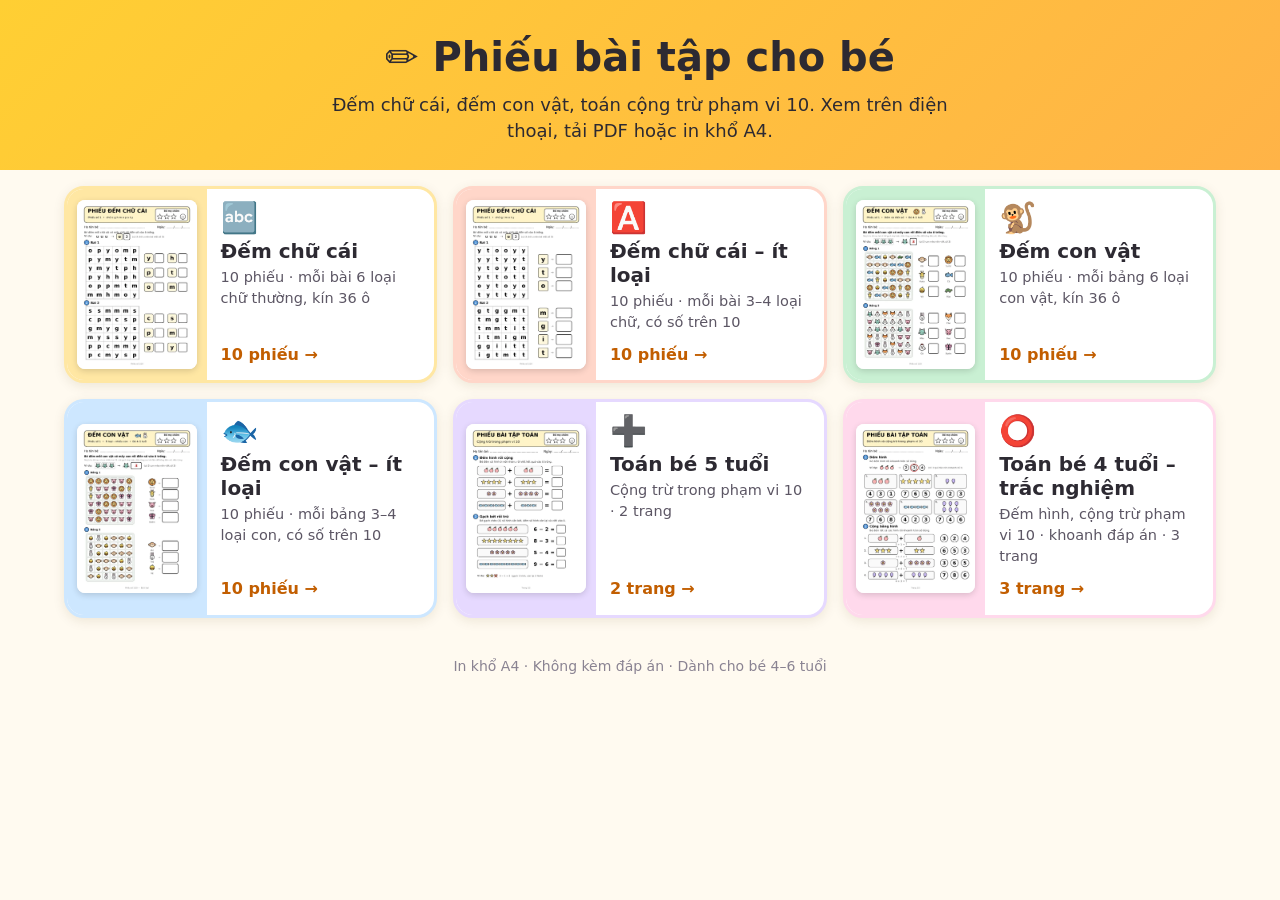
==== index.html @ 814dd16f "Trang phiếu bài tập cho bé: 6 bộ phiếu, xem và tải PDF" ====
<!doctype html>
<html lang="vi"><head><meta charset="utf-8">
<meta name="viewport" content="width=device-width, initial-scale=1, viewport-fit=cover">
<title>Phiếu bài tập cho bé – In miễn phí</title>
<meta name="description" content="Phiếu bài tập in cho bé: đếm chữ cái, đếm con vật, toán cộng trừ phạm vi 10.">
<meta name="theme-color" content="#ffcf33">
<link rel="icon" href="data:image/svg+xml,<svg xmlns=%22http://www.w3.org/2000/svg%22 viewBox=%220 0 100 100%22><text y=%22.9em%22 font-size=%2290%22>✏️</text></svg>">
<link rel="stylesheet" href="assets/style.css?v=5">
</head><body>
<header class="hero">
  <h1>✏️ Phiếu bài tập cho bé</h1>
  <p>Đếm chữ cái, đếm con vật, toán cộng trừ phạm vi 10. Xem trên điện thoại, tải PDF hoặc in khổ A4.</p>
</header>
<main class="wrap">
<section class="cats">
<a class="cat" href="dem-chu-cai/" style="--c:#ffe7a3">
  <div class="cat-img"><img src="dem-chu-cai/img/dem-chu-cai-so-01.webp" width="600" height="849" loading="lazy" decoding="async" alt=""></div>
  <div class="cat-body"><span class="em">🔤</span>
    <h2>Đếm chữ cái</h2><p>10 phiếu · mỗi bài 6 loại chữ thường, kín 36 ô</p>
    <span class="count">10 phiếu →</span></div>
</a>
<a class="cat" href="dem-chu-cai-it-loai/" style="--c:#ffd6c9">
  <div class="cat-img"><img src="dem-chu-cai-it-loai/img/dem-chu-cai-it-loai-so-01.webp" width="600" height="849" loading="lazy" decoding="async" alt=""></div>
  <div class="cat-body"><span class="em">🅰️</span>
    <h2>Đếm chữ cái – ít loại</h2><p>10 phiếu · mỗi bài 3–4 loại chữ, có số trên 10</p>
    <span class="count">10 phiếu →</span></div>
</a>
<a class="cat" href="dem-con-vat/" style="--c:#c9f0d3">
  <div class="cat-img"><img src="dem-con-vat/img/dem-con-vat-so-01.webp" width="600" height="849" loading="lazy" decoding="async" alt=""></div>
  <div class="cat-body"><span class="em">🐒</span>
    <h2>Đếm con vật</h2><p>10 phiếu · mỗi bảng 6 loại con vật, kín 36 ô</p>
    <span class="count">10 phiếu →</span></div>
</a>
<a class="cat" href="dem-con-vat-it-loai/" style="--c:#cde7ff">
  <div class="cat-img"><img src="dem-con-vat-it-loai/img/dem-con-vat-it-loai-so-01.webp" width="600" height="849" loading="lazy" decoding="async" alt=""></div>
  <div class="cat-body"><span class="em">🐟</span>
    <h2>Đếm con vật – ít loại</h2><p>10 phiếu · mỗi bảng 3–4 loại con, có số trên 10</p>
    <span class="count">10 phiếu →</span></div>
</a>
<a class="cat" href="toan-be-5-tuoi/" style="--c:#e6d9ff">
  <div class="cat-img"><img src="toan-be-5-tuoi/img/toan-be-5-tuoi-so-01.webp" width="600" height="849" loading="lazy" decoding="async" alt=""></div>
  <div class="cat-body"><span class="em">➕</span>
    <h2>Toán bé 5 tuổi</h2><p>Cộng trừ trong phạm vi 10 · 2 trang</p>
    <span class="count">2 trang →</span></div>
</a>
<a class="cat" href="toan-be-4-tuoi/" style="--c:#ffd9ec">
  <div class="cat-img"><img src="toan-be-4-tuoi/img/toan-be-4-tuoi-so-01.webp" width="600" height="849" loading="lazy" decoding="async" alt=""></div>
  <div class="cat-body"><span class="em">⭕</span>
    <h2>Toán bé 4 tuổi – trắc nghiệm</h2><p>Đếm hình, cộng trừ phạm vi 10 · khoanh đáp án · 3 trang</p>
    <span class="count">3 trang →</span></div>
</a>
</section>
</main>
<footer class="foot">In khổ A4 · Không kèm đáp án · Dành cho bé 4–6 tuổi</footer>
<script src="assets/app.js?v=5" defer></script>
</body></html>
---- assets/style.css ----
*{box-sizing:border-box}
html{-webkit-text-size-adjust:100%}
body{margin:0;font-family:system-ui,-apple-system,"Segoe UI",Roboto,"Helvetica Neue",Arial,"Noto Sans",sans-serif;
  background:#fffaf0;color:#2d2a32;line-height:1.45;font-size:17px}
a{color:inherit}
img{max-width:100%;height:auto;display:block}
.wrap{max-width:1180px;margin:0 auto;padding:16px max(14px,env(safe-area-inset-left)) 28px}
.hero{background:linear-gradient(135deg,#ffcf33,#ffb347);padding:28px 18px 26px;text-align:center}
.hero h1{margin:0 0 6px;font-size:clamp(26px,6vw,40px)}
.hero p{margin:0 auto;max-width:640px;font-size:clamp(15px,3.6vw,18px)}
.cats{display:grid;gap:16px;grid-template-columns:1fr}
@media(min-width:600px){.cats{grid-template-columns:1fr 1fr}}
@media(min-width:1000px){.cats{grid-template-columns:1fr 1fr 1fr}}
.cat{display:flex;gap:14px;align-items:stretch;text-decoration:none;background:#fff;border-radius:20px;
  box-shadow:0 3px 12px rgba(80,60,0,.10);overflow:hidden;border:3px solid var(--c);transition:transform .15s}
.cat:active{transform:scale(.98)}
@media(hover:hover){.cat:hover{transform:translateY(-3px)}}
.cat-img{flex:0 0 38%;background:var(--c);padding:10px;display:flex;align-items:center}
.cat-img img{border-radius:8px;box-shadow:0 2px 6px rgba(0,0,0,.15);background:#fff}
.cat-body{padding:14px 14px 14px 0;display:flex;flex-direction:column;gap:4px}
.cat-body .em{font-size:30px;line-height:1}
.cat-body h2{margin:2px 0 0;font-size:20px;line-height:1.2}
.cat-body p{margin:0;font-size:14.5px;color:#5c5664}
.count{margin-top:auto;font-weight:700;color:#c25e00;font-size:16px;padding-top:6px}
.top{background:var(--c);padding:14px 16px 20px;text-align:center}
.top h1{margin:8px 0 4px;font-size:clamp(23px,5.5vw,34px)}
.top .sub{margin:0 0 14px;color:#4a4450}
.back{display:inline-block;text-decoration:none;font-weight:700;background:rgba(255,255,255,.7);
  padding:10px 16px;border-radius:999px;float:left;font-size:15px}
.top::after{content:"";display:block;clear:both}
.top h1{clear:both;padding-top:6px}
.hint{margin:4px 0 16px;color:#5c5664;font-size:15px;text-align:center}
.grid{display:grid;gap:16px;grid-template-columns:1fr 1fr}
@media(min-width:900px){.grid{grid-template-columns:repeat(3,1fr)}}
@media(min-width:1200px){.grid{grid-template-columns:repeat(4,1fr)}}
@media(max-width:359px){.grid{grid-template-columns:1fr}}
.sheet{background:#fff;border-radius:16px;box-shadow:0 2px 10px rgba(80,60,0,.10);overflow:hidden;display:flex;flex-direction:column}
.thumb{position:relative;display:block;background:#f3efe6;padding:8px}
.thumb img{border-radius:6px;background:#fff;box-shadow:0 1px 4px rgba(0,0,0,.12)}
.num{position:absolute;bottom:12px;right:12px;background:#ff8a00;color:#fff;font-weight:800;border-radius:999px;
  min-width:34px;height:34px;display:flex;align-items:center;justify-content:center;font-size:17px;box-shadow:0 1px 4px rgba(0,0,0,.25)}
.sheet-body{padding:10px 10px 12px;display:flex;flex-direction:column;gap:8px;flex:1}
.sheet-body h3{margin:0;font-size:17px;text-align:center}
.btns{display:grid;grid-template-columns:repeat(auto-fit,minmax(128px,1fr));gap:8px;margin-top:auto}
.btn-print{grid-column:1/-1}
.btn{display:flex;align-items:center;justify-content:center;gap:6px;min-height:48px;padding:10px 12px;border-radius:12px;
  text-decoration:none;font-weight:700;font-size:16px;white-space:nowrap;border:0;cursor:pointer;-webkit-tap-highlight-color:transparent}
.btn:active{transform:scale(.97)}
.btn-view{background:#fff3c4;color:#6b4d00}
.btn-dl{background:#2e9c5a;color:#fff}
.btn-print{background:#eef0f4;color:#333}
.btn-all{display:inline-flex;background:#ff8a00;color:#fff;font-size:18px;min-height:54px;padding:12px 22px;box-shadow:0 3px 10px rgba(200,90,0,.3)}
.foot{text-align:center;color:#8a8392;font-size:14px;padding:10px 16px 30px}
.viewer{position:fixed;inset:0;background:rgba(20,18,24,.94);z-index:50;display:flex;flex-direction:column}
.viewer[hidden]{display:none}
.vbar{display:flex;align-items:center;gap:8px;padding:max(8px,env(safe-area-inset-top)) 10px 8px;color:#fff}
.vbar #vtitle{flex:1;text-align:center;font-weight:700;font-size:17px}
.vbtn{background:rgba(255,255,255,.16);color:#fff;border:0;border-radius:12px;min-width:48px;height:48px;font-size:24px;
  display:flex;align-items:center;justify-content:center;text-decoration:none;cursor:pointer;padding:0 12px}
.vdl{font-size:15px;font-weight:700;background:#2e9c5a}
.vimg{flex:1;overflow:auto;-webkit-overflow-scrolling:touch;padding:6px 8px 16px;display:flex;justify-content:center;align-items:flex-start}
.vimg img{width:100%;max-width:900px;background:#fff;border-radius:6px}
@media(prefers-reduced-motion:reduce){*{transition:none!important}}
@media print{.top,.hint,.foot,.btns{display:none}}
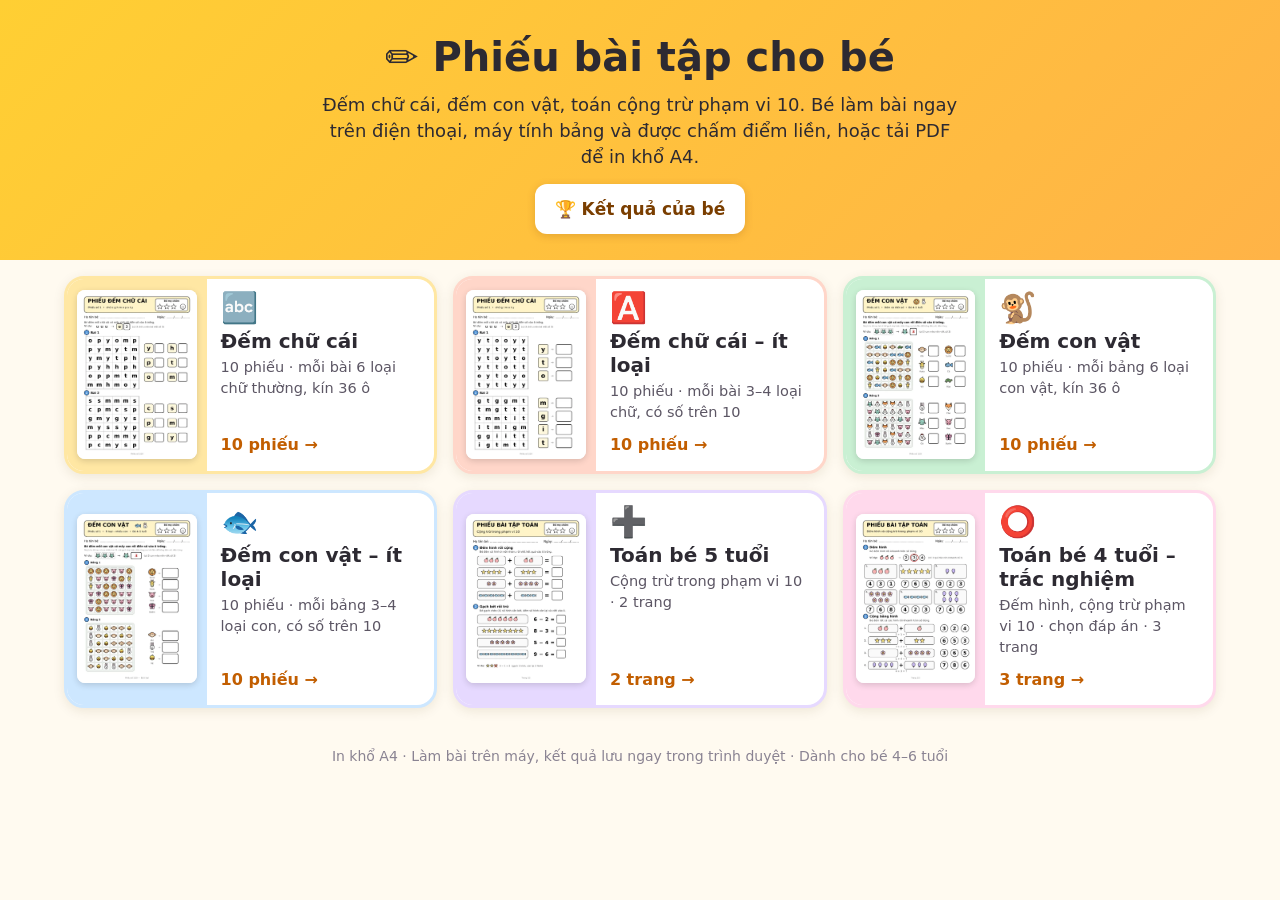
==== commit aff035ff: "Thêm Làm bài trực tuyến + chấm điểm ngay, lưu kết quả trong trình duyệt" ====
--- a/index.html
+++ b/index.html
@@ -1,15 +1,16 @@
 <!doctype html>
 <html lang="vi"><head><meta charset="utf-8">
 <meta name="viewport" content="width=device-width, initial-scale=1, viewport-fit=cover">
-<title>Phiếu bài tập cho bé – In miễn phí</title>
-<meta name="description" content="Phiếu bài tập in cho bé: đếm chữ cái, đếm con vật, toán cộng trừ phạm vi 10.">
+<title>Phiếu bài tập cho bé – Làm bài và in miễn phí</title>
+<meta name="description" content="Phiếu bài tập in cho bé: đếm chữ cái, đếm con vật, toán cộng trừ phạm vi 10. Làm bài trực tuyến, chấm điểm ngay.">
 <meta name="theme-color" content="#ffcf33">
 <link rel="icon" href="data:image/svg+xml,<svg xmlns=%22http://www.w3.org/2000/svg%22 viewBox=%220 0 100 100%22><text y=%22.9em%22 font-size=%2290%22>✏️</text></svg>">
-<link rel="stylesheet" href="assets/style.css?v=5">
+<link rel="stylesheet" href="assets/style.css?v=6">
 </head><body>
 <header class="hero">
   <h1>✏️ Phiếu bài tập cho bé</h1>
-  <p>Đếm chữ cái, đếm con vật, toán cộng trừ phạm vi 10. Xem trên điện thoại, tải PDF hoặc in khổ A4.</p>
+  <p>Đếm chữ cái, đếm con vật, toán cộng trừ phạm vi 10. Bé làm bài ngay trên điện thoại, máy tính bảng và được chấm điểm liền, hoặc tải PDF để in khổ A4.</p>
+  <a class="btn btn-hero" href="ket-qua/">🏆 Kết quả của bé</a>
 </header>
 <main class="wrap">
 <section class="cats">
@@ -17,40 +18,47 @@
   <div class="cat-img"><img src="dem-chu-cai/img/dem-chu-cai-so-01.webp" width="600" height="849" loading="lazy" decoding="async" alt=""></div>
   <div class="cat-body"><span class="em">🔤</span>
     <h2>Đếm chữ cái</h2><p>10 phiếu · mỗi bài 6 loại chữ thường, kín 36 ô</p>
+    <span class="prog" data-bo="dem-chu-cai" data-n="10" hidden></span>
     <span class="count">10 phiếu →</span></div>
 </a>
 <a class="cat" href="dem-chu-cai-it-loai/" style="--c:#ffd6c9">
   <div class="cat-img"><img src="dem-chu-cai-it-loai/img/dem-chu-cai-it-loai-so-01.webp" width="600" height="849" loading="lazy" decoding="async" alt=""></div>
   <div class="cat-body"><span class="em">🅰️</span>
     <h2>Đếm chữ cái – ít loại</h2><p>10 phiếu · mỗi bài 3–4 loại chữ, có số trên 10</p>
+    <span class="prog" data-bo="dem-chu-cai-it-loai" data-n="10" hidden></span>
     <span class="count">10 phiếu →</span></div>
 </a>
 <a class="cat" href="dem-con-vat/" style="--c:#c9f0d3">
   <div class="cat-img"><img src="dem-con-vat/img/dem-con-vat-so-01.webp" width="600" height="849" loading="lazy" decoding="async" alt=""></div>
   <div class="cat-body"><span class="em">🐒</span>
     <h2>Đếm con vật</h2><p>10 phiếu · mỗi bảng 6 loại con vật, kín 36 ô</p>
+    <span class="prog" data-bo="dem-con-vat" data-n="10" hidden></span>
     <span class="count">10 phiếu →</span></div>
 </a>
 <a class="cat" href="dem-con-vat-it-loai/" style="--c:#cde7ff">
   <div class="cat-img"><img src="dem-con-vat-it-loai/img/dem-con-vat-it-loai-so-01.webp" width="600" height="849" loading="lazy" decoding="async" alt=""></div>
   <div class="cat-body"><span class="em">🐟</span>
     <h2>Đếm con vật – ít loại</h2><p>10 phiếu · mỗi bảng 3–4 loại con, có số trên 10</p>
+    <span class="prog" data-bo="dem-con-vat-it-loai" data-n="10" hidden></span>
     <span class="count">10 phiếu →</span></div>
 </a>
 <a class="cat" href="toan-be-5-tuoi/" style="--c:#e6d9ff">
   <div class="cat-img"><img src="toan-be-5-tuoi/img/toan-be-5-tuoi-so-01.webp" width="600" height="849" loading="lazy" decoding="async" alt=""></div>
   <div class="cat-body"><span class="em">➕</span>
     <h2>Toán bé 5 tuổi</h2><p>Cộng trừ trong phạm vi 10 · 2 trang</p>
+    <span class="prog" data-bo="toan-be-5-tuoi" data-n="2" hidden></span>
     <span class="count">2 trang →</span></div>
 </a>
 <a class="cat" href="toan-be-4-tuoi/" style="--c:#ffd9ec">
   <div class="cat-img"><img src="toan-be-4-tuoi/img/toan-be-4-tuoi-so-01.webp" width="600" height="849" loading="lazy" decoding="async" alt=""></div>
   <div class="cat-body"><span class="em">⭕</span>
-    <h2>Toán bé 4 tuổi – trắc nghiệm</h2><p>Đếm hình, cộng trừ phạm vi 10 · khoanh đáp án · 3 trang</p>
+    <h2>Toán bé 4 tuổi – trắc nghiệm</h2><p>Đếm hình, cộng trừ phạm vi 10 · chọn đáp án · 3 trang</p>
+    <span class="prog" data-bo="toan-be-4-tuoi" data-n="3" hidden></span>
     <span class="count">3 trang →</span></div>
 </a>
 </section>
 </main>
-<footer class="foot">In khổ A4 · Không kèm đáp án · Dành cho bé 4–6 tuổi</footer>
-<script src="assets/app.js?v=5" defer></script>
+<footer class="foot">In khổ A4 · Làm bài trên máy, kết quả lưu ngay trong trình duyệt · Dành cho bé 4–6 tuổi</footer>
+<script src="assets/meta.js?v=6" defer></script><script src="assets/store.js?v=6" defer></script>
+<script src="assets/app.js?v=6" defer></script>
 </body></html>
--- a/assets/style.css
+++ b/assets/style.css
@@ -43,6 +43,7 @@
 .sheet-body h3{margin:0;font-size:17px;text-align:center}
 .btns{display:grid;grid-template-columns:repeat(auto-fit,minmax(128px,1fr));gap:8px;margin-top:auto}
 .btn-print{grid-column:1/-1}
+.btn-do{grid-column:1/-1;background:#2f6fde;color:#fff;font-size:18px;min-height:54px;box-shadow:0 2px 8px rgba(47,111,222,.3)}
 .btn{display:flex;align-items:center;justify-content:center;gap:6px;min-height:48px;padding:10px 12px;border-radius:12px;
   text-decoration:none;font-weight:700;font-size:16px;white-space:nowrap;border:0;cursor:pointer;-webkit-tap-highlight-color:transparent}
 .btn:active{transform:scale(.97)}
@@ -62,3 +63,156 @@
 .vimg img{width:100%;max-width:900px;background:#fff;border-radius:6px}
 @media(prefers-reduced-motion:reduce){*{transition:none!important}}
 @media print{.top,.hint,.foot,.btns{display:none}}
+/* ---------- v6: badges, header links ---------- */
+.back.right{float:right}
+.btn-hero{display:inline-flex;margin-top:14px;background:#fff;color:#7a3e00;font-size:17px;min-height:50px;padding:10px 20px;box-shadow:0 2px 8px rgba(120,60,0,.2)}
+.status{position:absolute;top:12px;left:12px;background:#fff;border-radius:999px;padding:4px 10px;font-size:13px;font-weight:800;box-shadow:0 1px 5px rgba(0,0,0,.2)}
+.status:empty{display:none}
+.st-new{color:#777}.st-doing{color:#b45f00;background:#fff3c4}.st-done{color:#14632f;background:#e3f6e9}
+.sheet-body h3 small{font-weight:600;color:#8a8392;font-size:13px}
+.prog{font-size:14px;font-weight:700;color:#14632f}
+.prog[hidden]{display:none}
+/* ---------- làm bài ---------- */
+.lb-page{background:#fff8ec}
+.lb-wrap{max-width:980px;padding-bottom:110px}
+.lb-card{background:#fff;border-radius:18px;box-shadow:0 2px 12px rgba(80,60,0,.10);padding:14px;margin:0 0 16px}
+.lb-card.warn{background:#fff3c4;font-weight:600}
+.lb-nav,.lb-sheetnav{display:flex;flex-wrap:wrap;gap:8px;align-items:center;margin:0 0 12px}
+.lb-sheetnav{justify-content:space-between}
+.pill{display:inline-flex;align-items:center;min-height:44px;padding:8px 14px;border-radius:999px;background:#fff;text-decoration:none;font-weight:700;font-size:15px;box-shadow:0 1px 5px rgba(0,0,0,.12)}
+.lb-head{background:#FFF4C7;border:2px solid #2d2a32;border-radius:18px;padding:14px 16px;margin:0 0 12px;display:flex;flex-wrap:wrap;gap:10px 20px;align-items:center;justify-content:space-between}
+.lb-title h1{margin:0;font-size:clamp(22px,6vw,30px);letter-spacing:.5px}
+.lb-title p{margin:2px 0 0;font-size:15px}
+.lb-name{display:flex;align-items:center;gap:8px;font-weight:700;flex-wrap:wrap}
+.lb-name input{font:inherit;font-size:18px;min-height:46px;padding:6px 12px;border:2px solid #c9b98a;border-radius:12px;width:min(240px,100%);background:#fff}
+.lb-name input:focus{outline:3px solid #ff8a00;border-color:#ff8a00}
+.instr{margin:0 0 6px;font-weight:600}
+.instr.big{font-size:18px;font-weight:800}
+.lb-sheet .hint{text-align:left;margin:0 0 10px}
+.example{display:flex;flex-wrap:wrap;align-items:center;gap:8px;background:#fffaf0;border:1px dashed #d9c58f;border-radius:14px;padding:8px 10px;margin:0 0 16px;font-size:15px;color:#555}
+.ex-row{display:inline-flex;gap:3px}
+.ex-l{font-weight:800;font-size:24px;width:26px;text-align:center}
+.ex-a img{width:30px;height:30px}
+.ex-note{font-size:14px}
+.slot-ex{display:inline-flex;align-items:center;justify-content:center;min-width:44px;height:44px;font-size:22px!important;color:#c62828!important}
+.sec-title{display:flex;align-items:center;gap:10px;margin:0 0 10px;font-size:20px}
+.bnum{display:inline-flex;align-items:center;justify-content:center;width:34px;height:34px;border-radius:50%;background:#4A90D9;color:#fff;border:2px solid #222;font-size:17px;flex:0 0 auto}
+.board-body{display:grid;gap:14px}
+@media(min-width:720px){.board-body{grid-template-columns:minmax(0,1.2fr) minmax(0,1fr);align-items:center}}
+.cgrid{display:grid;grid-template-columns:repeat(6,1fr);gap:4px;padding:6px;border-radius:12px;background:#EEF3EE;border:1px solid #AAB7AA;max-width:460px;width:100%;margin:0 auto}
+.cgrid-letter{background:#e9e9e9;border-color:#888}
+.cell{position:relative;aspect-ratio:1;display:flex;align-items:center;justify-content:center;padding:0;border:1px solid #B5BFB5;border-radius:7px;background:#fff;
+  font:800 clamp(24px,7.5vw,36px)/1 system-ui,-apple-system,"Segoe UI",Roboto,sans-serif;color:#222;cursor:pointer;touch-action:manipulation;-webkit-tap-highlight-color:transparent}
+.cell img{width:88%;height:88%;pointer-events:none}
+.cell[aria-pressed=true]{background:#fff1a6;border-color:#e0a100}
+.cell[aria-pressed=true]::after{content:"";position:absolute;inset:10%;border:4px solid rgba(255,120,0,.75);border-radius:50%}
+.cell:focus-visible,.slot:focus-visible,.choice:focus-visible,.shape-btn:focus-visible{outline:3px solid #2f6fde;outline-offset:2px}
+.link-btn{margin-top:10px;background:none;border:0;color:#6b5f73;font:inherit;font-size:14px;text-decoration:underline;cursor:pointer;min-height:40px}
+.pairs{display:grid;grid-template-columns:repeat(2,minmax(0,1fr));gap:10px}
+.q{position:relative;border-radius:14px;transition:background .2s}
+.pair{display:flex;align-items:center;justify-content:center;gap:6px;padding:8px 6px;background:#fffaf0}
+.key-letter{display:inline-flex;align-items:center;justify-content:center;width:52px;height:52px;flex:0 0 auto;background:#FFF8DC;border:2px solid #222;border-radius:10px;font-weight:800;font-size:32px;line-height:1}
+.key-animal{display:inline-flex;flex-direction:column;align-items:center;flex:0 0 auto;width:58px}
+.key-animal img{width:46px;height:46px}
+.key-animal small{font-size:13px;color:#444;white-space:nowrap}
+.arrow{color:#999;font-size:20px}
+.slot{min-width:64px;height:58px;padding:0 8px;border:3px solid #222;border-radius:12px;background:#fff;font:800 30px/1 system-ui,-apple-system,"Segoe UI",Roboto,sans-serif;color:#1d4ed8;cursor:pointer;touch-action:manipulation;flex:0 0 auto}
+.slot.slot-sm{min-width:54px;height:50px;font-size:26px}
+.slot.active{border-color:#ff8a00;box-shadow:0 0 0 5px rgba(255,138,0,.3);background:#fffbe9}
+.slot:disabled{cursor:default;color:#1d4ed8;opacity:1}
+.mark{position:absolute;top:-9px;right:-7px;width:30px;height:30px;border-radius:50%;display:none;align-items:center;justify-content:center;color:#fff;font-weight:900;font-size:18px;box-shadow:0 1px 4px rgba(0,0,0,.25)}
+.q.ok,.q.bad{outline:3px solid}
+.q.ok{background:#e6f7ec;outline-color:#2e9c5a}.q.ok .mark{display:flex;background:#2e9c5a}
+.q.bad{background:#fdecec;outline-color:#d93b3b}.q.bad .mark{display:flex;background:#d93b3b}
+.ans-hint{display:none;position:absolute;bottom:-11px;left:50%;transform:translateX(-50%);background:#2e9c5a;color:#fff;font-size:13px;font-weight:800;border-radius:999px;padding:1px 9px;white-space:nowrap}
+.show-ans .q.bad .ans-hint{display:block}
+.show-ans .q.bad{margin-bottom:12px}
+/* math */
+.qlist{display:flex;flex-direction:column;gap:12px}
+.q-row{display:flex;flex-wrap:wrap;align-items:center;gap:8px}
+.q-col{display:flex;flex-direction:column;gap:8px}
+.q.q-row,.q.q-col,.q.q-mc{padding:8px}
+.q-mc{display:flex;flex-wrap:wrap;align-items:center;gap:10px}
+.qn{font-weight:800;color:#666;min-width:22px}
+.op{font-size:30px;font-weight:900}
+.expr{font-size:26px;font-weight:800;white-space:nowrap}
+.expr.big{font-size:30px}
+.cap{font-size:17px;color:#555;font-weight:700}
+.expr-box{display:inline-flex;align-items:center;justify-content:center;min-width:110px;min-height:48px;padding:4px 14px;background:#EAF4FD;border:2px solid #222;border-radius:14px;font-size:24px;font-weight:800}
+.shapes{display:flex;flex-wrap:wrap;align-items:center;justify-content:center;gap:2px;background:#FAFAFA;border:1px solid #bbb;border-radius:12px;padding:6px;min-height:50px;max-width:100%}
+.shape img{width:34px;height:34px;display:block}
+.shape,.shape-btn{position:relative}
+.shape.crossed::after,.shape-btn[aria-pressed=true]::after{content:"✕";position:absolute;inset:0;display:flex;align-items:center;justify-content:center;color:#C62828;font-size:34px;font-weight:900;line-height:1}
+.shape-btn{width:44px;height:44px;padding:2px;border:1px dashed #ccc;border-radius:10px;background:#fff;cursor:pointer;touch-action:manipulation}
+.shape-btn img{width:100%;height:100%}
+.sec-count-mc .shapes{min-width:150px}
+.choices{display:inline-flex;flex-wrap:wrap;gap:10px}
+.choice{width:58px;height:58px;border-radius:50%;border:3px solid #222;background:#fff;font:800 26px/1 system-ui,-apple-system,"Segoe UI",Roboto,sans-serif;color:#222;cursor:pointer;touch-action:manipulation;display:inline-flex;align-items:center;justify-content:center;padding:0}
+.choice[aria-checked=true]{background:#ffd84d;border-color:#c25e00;box-shadow:0 0 0 5px rgba(255,138,0,.35)}
+.choice:disabled{cursor:default;opacity:1}
+.example .choice{width:40px;height:40px;font-size:18px;border-width:2px}
+.choice.ex-on{box-shadow:0 0 0 4px #c62828}
+.show-ans .q.bad .choice.is-correct{outline:4px dashed #2e9c5a;outline-offset:3px}
+.sec-match .ans-hint,.q-mc .ans-hint,.sec-num-mc .ans-hint,.sec-pic-add-mc .ans-hint,.sec-pic-sub-mc .ans-hint{left:auto;right:10px;transform:none}
+.calc-cols{display:grid;gap:14px}
+@media(min-width:720px){.calc-cols{grid-template-columns:1fr 1fr}}
+.calc-col h3{margin:0 0 8px;font-size:16px;color:#555;text-align:center}
+.calc-grid{display:grid;grid-template-columns:repeat(auto-fill,minmax(150px,1fr));gap:10px}
+.q-calc{display:flex;align-items:center;justify-content:center;gap:8px;padding:6px 4px;background:#fafafa}
+.q-calc .expr{font-size:23px}
+/* bottom bar + pad */
+.lb-bar{position:fixed;left:0;right:0;bottom:0;z-index:30;display:flex;align-items:center;gap:10px;background:#fff;padding:10px max(12px,env(safe-area-inset-left)) calc(10px + env(safe-area-inset-bottom));box-shadow:0 -3px 14px rgba(0,0,0,.12)}
+.bar-info{flex:1;display:flex;flex-direction:column;gap:5px;font-weight:800;min-width:0}
+.bar-track{display:block;height:8px;background:#eee;border-radius:99px;overflow:hidden}
+#bar-fill{display:block;height:100%;width:0;background:#2e9c5a;transition:width .25s}
+.btn-grade{background:#ff8a00;color:#fff;font-size:19px;min-height:54px;padding:10px 20px}
+.btn-grade[hidden]{display:none}
+.pad-open .lb-bar{display:none}
+.pad-open .lb-wrap{padding-bottom:350px}
+.pad{position:fixed;left:50%;transform:translateX(-50%);bottom:0;width:100%;max-width:520px;z-index:40;background:#2d2a32;border-radius:20px 20px 0 0;padding:10px 12px calc(12px + env(safe-area-inset-bottom));box-shadow:0 -6px 20px rgba(0,0,0,.3)}
+.pad[hidden]{display:none}
+.pad-top{display:flex;align-items:center;gap:10px;color:#fff;margin-bottom:8px;min-height:44px}
+#pad-label{flex:1;font-weight:700;font-size:15px;opacity:.9}
+.pad-val{min-width:64px;height:44px;border-radius:10px;background:#fff;color:#1d4ed8;font-size:28px;font-weight:900;display:flex;align-items:center;justify-content:center}
+.pad-x{width:44px;height:44px;border-radius:12px;border:0;background:rgba(255,255,255,.15);color:#fff;font-size:20px;cursor:pointer}
+.pad-keys{display:grid;grid-template-columns:repeat(3,1fr);gap:8px}
+.pad-keys button{height:56px;border:0;border-radius:14px;background:#fff;font:800 28px/1 system-ui,-apple-system,"Segoe UI",Roboto,sans-serif;color:#222;cursor:pointer;touch-action:manipulation}
+.pad-keys button:active{transform:scale(.95);background:#ffe9a8}
+.pad-keys .k-del{background:#d9d4de}
+.pad-keys .k-ok{background:#2e9c5a;color:#fff}
+@media(min-height:800px){.pad-keys button{height:62px}}
+/* result */
+.result{text-align:center;border:3px solid #ffcf33;outline:none}
+.result[hidden]{display:none}
+.stars{font-size:54px;line-height:1;letter-spacing:6px}
+.stars .on{color:#ffb400;text-shadow:0 2px 0 #c88400}
+.stars .off{color:#ddd}
+.score{font-size:20px;margin:6px 0}
+.score b{font-size:40px}
+.msg{font-size:19px;font-weight:800;margin:4px 0 8px}
+.res-btns{display:grid;gap:10px;grid-template-columns:repeat(auto-fit,minmax(160px,1fr));margin-top:10px}
+.res-btns .btn{white-space:normal}
+.confetti{position:fixed;inset:0;pointer-events:none;z-index:60;overflow:hidden}
+.confetti i{position:absolute;top:-20px;width:10px;height:16px;border-radius:2px;animation:fall linear forwards}
+@keyframes fall{to{top:105%;transform:rotate(720deg) translateX(40px)}}
+/* kết quả */
+.kq-sum{text-align:center;font-weight:800;font-size:17px}
+.kq-group{border-top:8px solid var(--c)}
+.kq-group h2{margin:0 0 8px}
+.kq-sheet{border-top:1px solid #eee;padding:10px 0}
+.kq-head{display:flex;flex-wrap:wrap;align-items:center;gap:8px 12px}
+.kq-head h3{margin:0;font-size:18px}
+.kq-head .status{position:static;box-shadow:none}
+.btn-sm{min-height:44px;font-size:15px;padding:8px 14px;margin-left:auto;grid-column:auto}
+.hist{margin:4px 0 0;padding-left:28px;font-size:15px}
+.hist li{padding:3px 0}
+.ht{color:#777}
+.empty-kq{text-align:center}
+.empty-kq .big{font-size:22px;font-weight:800}
+.danger h2{margin:0 0 4px;font-size:18px}
+.btn-danger{background:#fdecec;color:#b42318;border:2px solid #f3b4ae}
+@media print{.lb-bar,.pad,.lb-nav,.lb-sheetnav{display:none}}
+button,input{font-family:inherit}
+.status{top:auto;bottom:12px;left:12px}
+.q-row.eq{padding-left:30px}
+@media(max-width:480px){.sec-pic-add .shape img{width:27px;height:27px}.sec-pic-add .shapes{padding:4px}}
